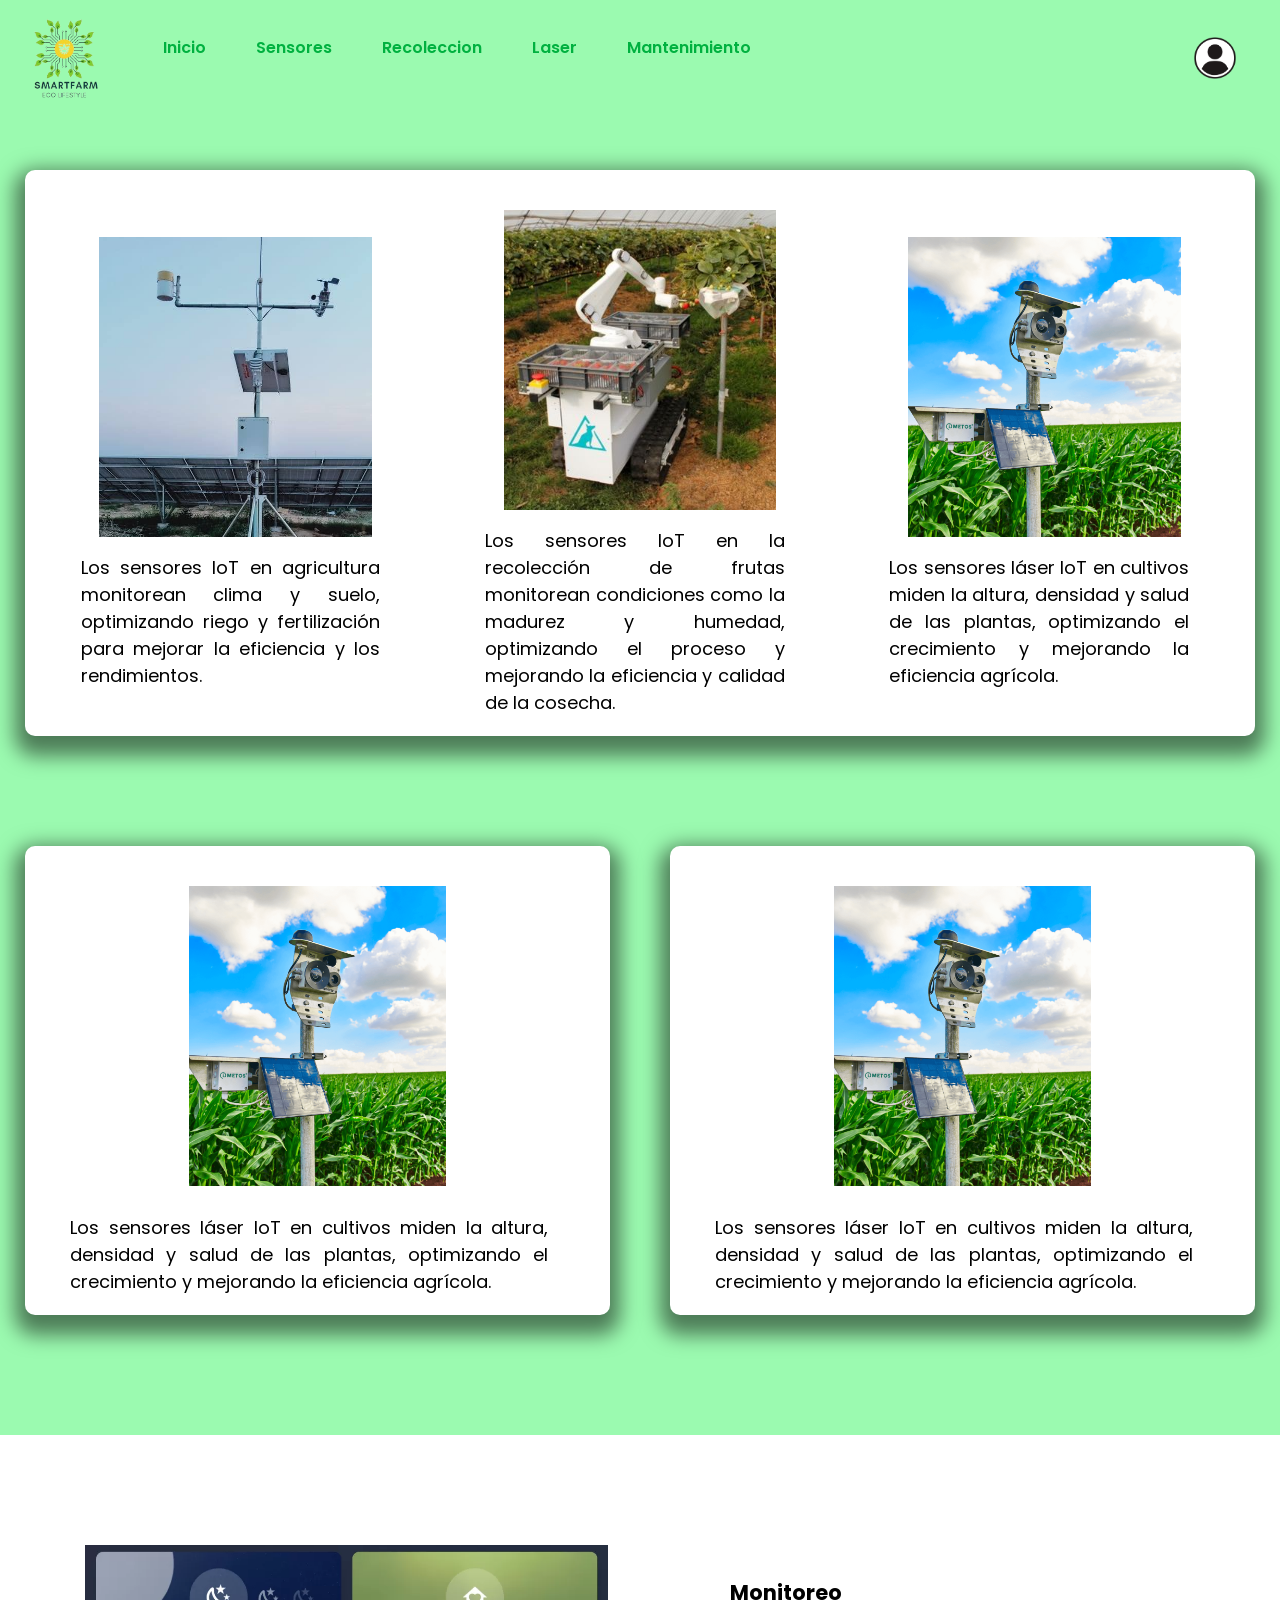
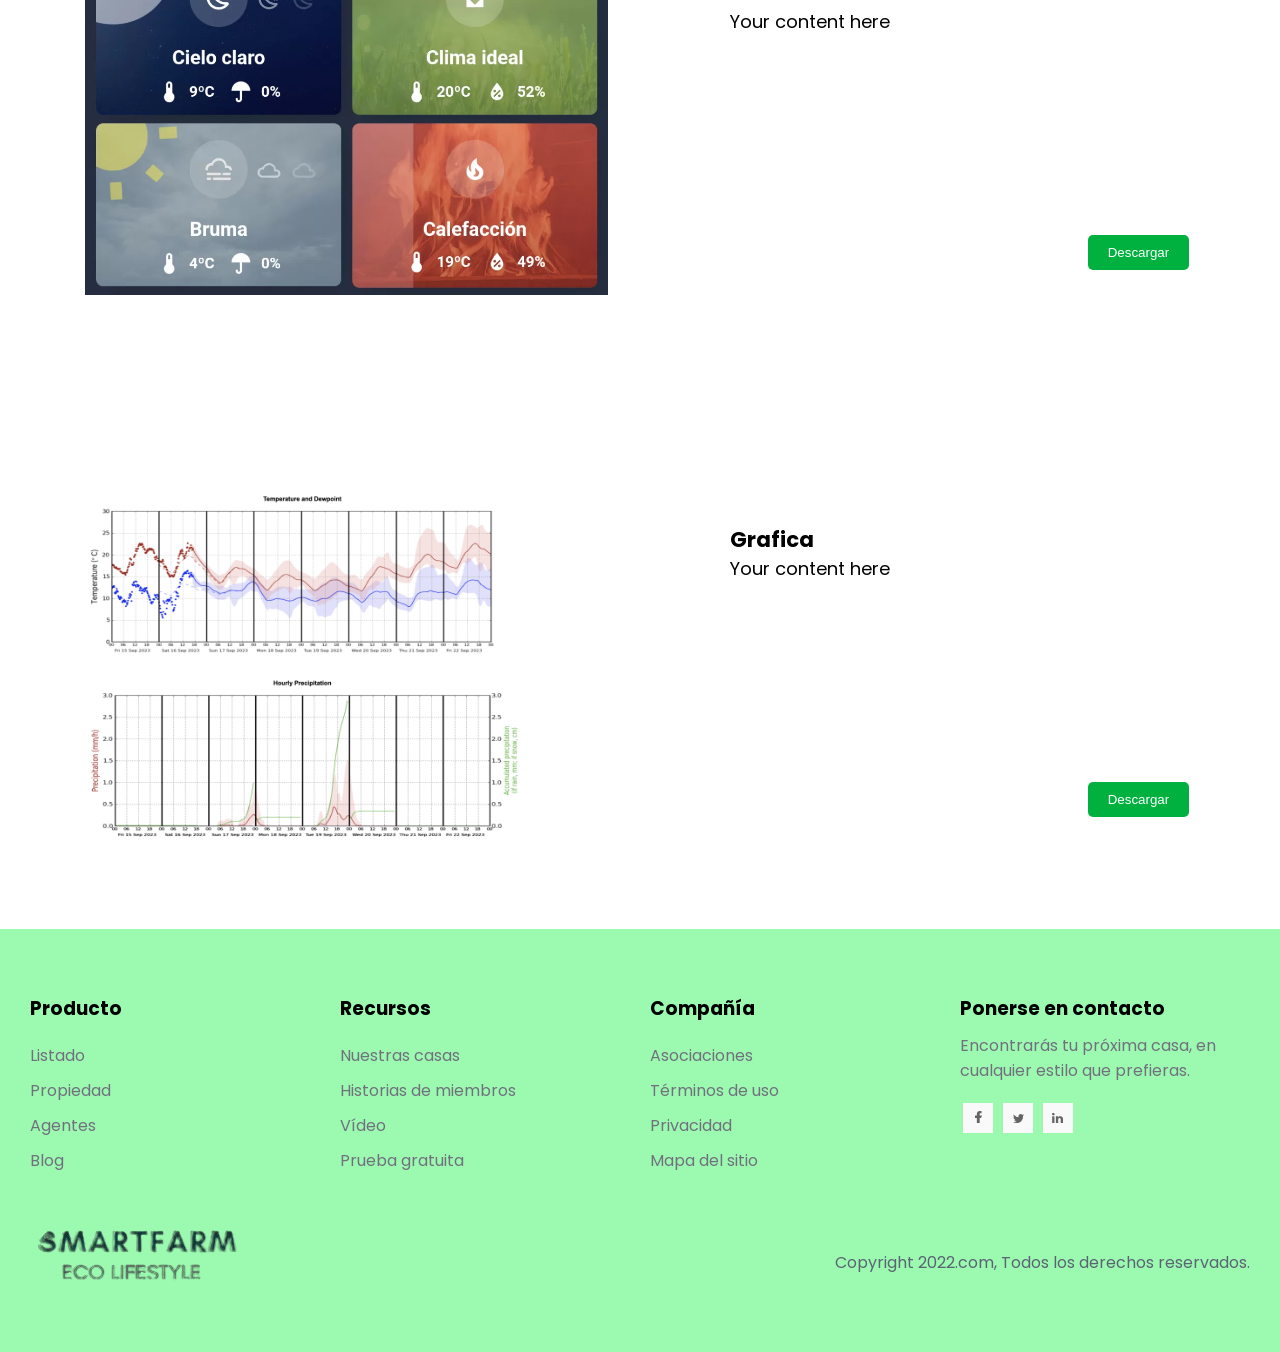
==== front_laser.html @ dc0f7d90 "update" ====
<!DOCTYPE html>
<html lang="en">

  <head>
    <meta charset="UTF-8">
    <meta http-equiv="X-UA-Compatible" content="IE=edge">
    <meta name="viewport" content="width=device-width, initial-scale=1.0">
    <title>SmartFarm.</title>
    <link rel="shortcut icon" href="images/icono.png" type="image/x-icon">
    <link rel="stylesheet" href="css/style.css">
	<link rel="stylesheet" href="css/front_style.css">
  </head>

  <body>
    <!-- Hero-section-start -->
    <section id="hero">
      <!-- Navigation-start -->
      <header>
		  
        <div class="container">
          <nav class="navigation">
            <a class="logo">
              <img src="images/icono.png" alt="Logo">
            </a>
            <div class="mobile_menu_icon">
              <div class="mobile_menu_toggle"></div>
            </div>
			  <ul class="nav_menu">
				  
				  <div class="nav_links">
					  <li class="nav_list">
						  <a class="nav_link" id="index_id" href="front_index.html">Inicio</a>
            		  </li>
					  <li class="nav_list">
						  <a class="nav_link" id="sensores_id" href="front_sensores.html">Sensores</a>
					  </li>
					  
					  <li class="nav_list">
						  <a class="nav_link" id="recoleccion_id" href="front_recoleccion.html">Recoleccion</a>
					  </li>
					  <li class="nav_list">
						  <a class="nav_link active" id="laser_id" href="front_laser.html">Laser</a>
					  </li>
					  <li class="nav_list">
						  <a class="nav_link" id="mantenimiento_id" href="front_mantenimiento.html">Mantenimiento</a>
					  </li>
          			</div>
				  
				    <a class="logo">
						<img src="images/user.png" alt="Logo">
				    </a>
			</ul>
          </nav>
        </div>
		  
      </header>
      <!-- Navigation-end -->

    </section>
    <!-- Hero-section-end -->



<!--------------------------------------------------------------------------------------------------------------------------------->

	<div class="box-container-row1">
		
		<div class="column">
			<div class="image-box1" ><img src="images/sensor_amb.jpg" alt="image-box1"  ></div>
			<div class="padding1">Los sensores IoT en agricultura monitorean clima y suelo, optimizando riego y fertilización para mejorar la eficiencia y los rendimientos.</div>
		</div>
		<div class="column">
			<div class="image-box1" ><img src="images/robot_fruta.jpg" alt="image-box1" ></div>
			<div class="padding1">Los sensores IoT en la recolección de frutas monitorean condiciones como la madurez y humedad, optimizando el proceso y mejorando la eficiencia y calidad de la cosecha.</div>
		</div>
		<div class="column">
			<div class="image-box1" ><img src="images/laser-iot.png" alt="image-box1" ></div>
			<div class="padding1">Los sensores láser IoT en cultivos miden la altura, densidad y salud de las plantas, optimizando el crecimiento y mejorando la eficiencia agrícola.</div>
		</div>
		
	</div>  
	  
	<div class="box-container-row2">
		
		<div class="box-container-row1">
			<div class="column">
			<div class="image-box1" ><img src="images/laser-iot.png" alt="image-box1" ></div>
			<div class="padding1">Los sensores láser IoT en cultivos miden la altura, densidad y salud de las plantas, optimizando el crecimiento y mejorando la eficiencia agrícola.</div>
			</div>
		</div>
		
		<div class="box-container-row1">
			<div class="column">
			<div class="image-box1" ><img src="images/laser-iot.png" alt="image-box1" ></div>
			<div class="padding1">Los sensores láser IoT en cultivos miden la altura, densidad y salud de las plantas, optimizando el crecimiento y mejorando la eficiencia agrícola.</div>
			</div>
		</div>
		
	</div>
	  
	  
	<div class="fullscreen-container">
		
        <div class="centered-box">
			<div><img src="images/ambb.webp" class="image-box2" ></div>
			<div class="text-box1" >
				<h3>Monitoreo</h3>
				<p>Your content here</p>
				<div class="dwnl"><div class="nav-buttons "><button class="active" type="button">Descargar</button></div></div>
			</div>
			
        </div>
		
    </div>

	<div class="fullscreen-container">
		
        <div class="centered-box">
			<div><img src="images/grafica.png" class="image-box2" ></div>
			<div class="text-box1" >
				<h3>Grafica</h3>
				<p>Your content here</p>
				<div class="dwnl"><div class="nav-buttons "><button class="active" type="button">Descargar</button></div></div>
			</div>
			
        </div>
		
    </div>

	  
<!--------------------------------------------------------------------------------------------------------------------------------->

    
    <!-- Newsletter-section-end -->
    <!-- Footer-section-start -->
    <section id="footer">
      <div class="container">
        <div class="footer-container">
          <div class="footer-item">
            <h3 class="footer-heading">Producto</h3>
            <ul class="footer-links">
              <li>
                <a href="#!" class="footer-link">Listado</a>
              </li>
              <li>
                <a href="#!" class="footer-link">Propiedad</a>
              </li>
              <li>
                <a href="#!" class="footer-link">Agentes</a>
              </li>
              <li>
                <a href="#!" class="footer-link">Blog</a>
              </li>
            </ul>
          </div>
          <div class="footer-item">
            <h3 class="footer-heading">Recursos</h3>
            <ul class="footer-links">
              <li>
                <a href="#!" class="footer-link">Nuestras casas</a>
              </li>
              <li>
                <a href="#!" class="footer-link">Historias de miembros</a>
              </li>
              <li>
                <a href="#!" class="footer-link">Vídeo</a>
              </li>
              <li>
                <a href="#!" class="footer-link">Prueba gratuita</a>
              </li>
            </ul>
          </div>
          <div class="footer-item">
            <h3 class="footer-heading">Compañía</h3>
            <ul class="footer-links">
              <li>
                <a href="#!" class="footer-link">Asociaciones</a>
              </li>
              <li>
                <a href="#!" class="footer-link">Términos de uso</a>
              </li>
              <li>
                <a href="#!" class="footer-link">Privacidad</a>
              </li>
              <li>
                <a href="#!" class="footer-link">Mapa del sitio</a>
              </li>
            </ul>
          </div>
          <div class="footer-item">
            <h3 class="footer-heading">Ponerse en contacto</h3>
            <p class="text-dark">
              Encontrarás tu próxima casa, en cualquier estilo que prefieras.
            </p>
            <ul class="social-links">
              <li>
                <a href="#!">
                  <img src="images/social-icon-1.svg" alt="Icono">
                </a>
              </li>
              <li>
                <a href="#!">
                  <img src="images/social-icon-2.svg" alt="Icono">
                </a>
              </li>
              <li>
                <a href="#!">
                  <img src="images/social-icon-3.svg" alt="Icono">
                </a>
              </li>
            </ul>
          </div>
        </div>
        <div class="footer-bottom">
          <div>
            <img src="images/icono_chico.png" alt="Logo" class="logo">
          </div>
          <div>
            <span class="text-light">
             Copyright <span class="year">2022</span>.com, Todos los derechos reservados.
            </span>
          </div>
        </div>
      </div>
    </section>
    <div class="scroll-btn">
      <img src="images/arrow-up-outline.svg" alt="Flecha">
    </div>
    <!-- Footer-section-end -->
    <script src="js/script.js"></script>
    </body>
    
    </html>
---- css/style.css ----
@import url("https://fonts.googleapis.com/css2?family=Poppins:wght@400;500;600;700&display=swap");
*,
*::before,
*::after {
  margin: 0;
  padding: 0;
  box-sizing: border-box;
  text-decoration: none;
  list-style-type: none;
}

html {
  font-size: 62.5%;
  font-family: "Poppins", sans-serif;
  scroll-behavior: smooth;
}

body {
  font-size: 1.6rem;
}
header{
	height: 110px;
}
.container {
  max-width: 122rem;
  margin: 0 auto;
  padding-top: 2%;
	
	
}

.btn {
  display: inline-block;
  margin-top: 1.5rem;
  padding: 0.8rem 2rem;
  border-radius: 0.8rem;
}

.btn-primary {
  background: #00B140;
  color: #ffffff !important;
  font-weight: 700;
}

.btn-secondary {
  color: #00B140;
  display: flex;
  align-items: center;
  padding: 0.5rem 0;
  font-weight: 600;
  gap: 1rem;
}

.section-heading {
  font-size: 3.5rem;
}

.section-center {
  padding: 2rem 0;
  width: 45.9rem;
  margin: 0 auto;
  text-align: center;
}
@media (max-width: 500px) {
  .section-center {
    width: 100%;
  }
}

.text-dark {
  color: #000339;
}

.text-dark-50 {
  color: #3B3C45;
}

.text-light {
  color: #5A6473;
}

header {
  	background: #9bfab0;
	height: 120px;
	padding-bottom: 
	
}

.navigation {
  height: 7rem;
  background: #9bfab0;
  display: flex;
  align-items: center;
  gap: 2rem;
}

.logo img {
	padding-top: 2%;
	width: 70px;
}

.nav_menu {
  width: 100%;
  display: flex;
  justify-content: space-between;
  background: #9bfab0;
}

.nav_list {
  display: inline-block;
  margin: 0 0.3rem;
}
.nav_list .nav_link {
  padding: 0.7rem 2rem;
  color: #00B140;
  font-weight: 600;
  border-radius: 0.6rem;
  transition: all 0.5s ease-in-out;
}
.nav_list .nav_link.active {
  background: #00B140;
  color: #ffffff;
  font-weight: 600;
}

@media (max-width: 980px) {
  .mobile_menu_icon {
    width: 3.5rem;
    height: 3rem;
    display: flex;
    align-items: center;
    cursor: pointer;
  }

  .mobile_menu_toggle {
    background: #000339;
    width: 3.5rem;
    height: 0.35rem;
    position: relative;
    border-radius: 0.35rem;
    transition: all 0.5s ease-in-out;
  }
  .mobile_menu_toggle::before, .mobile_menu_toggle::after {
    position: absolute;
    content: "";
    left: 0;
    width: 100%;
    height: 0.35rem;
    background: #000339;
    border-radius: inherit;
    transition: all 0.5s ease-in-out;
  }
  .mobile_menu_toggle::before {
    transform: translateY(-0.9rem);
  }
  .mobile_menu_toggle::after {
    transform: translateY(0.9rem);
  }
  .mobile_menu_toggle.active {
    background: transparent;
  }
  .mobile_menu_toggle.active::before {
    transform: rotate(45deg);
  }
  .mobile_menu_toggle.active::after {
    transform: rotate(-45deg);
  }

  .navigation {
    justify-content: space-between;
  }

  .nav_menu {
    position: absolute;
    top: 7rem;
    left: 0;
    width: 100%;
    background: #E6F0FF;
    padding: 5rem 0;
    flex-direction: column;
    visibility: hidden;
    pointer-events: none;
    clip-path: circle(0% at 100% 0);
    transition: all 0.5s ease-in-out;
  }
  .nav_menu .nav_list {
    display: block;
    text-align: center;
    margin: 1.5rem 0;
  }
  .nav_menu.active {
    background: #E6F0FF;
    visibility: visible;
    pointer-events: auto;
    display: flex;
    clip-path: circle(150% at 50% 0);
    transition: all 0.5s ease-in-out;
  }
}
.sticky {
  z-index: 1000;
  background: #9bfab0;
  position: fixed;
  width: 100%;
  top: 0;
  left: 0;
  box-shadow: 0 0 0.4rem #5A6473;
  animation: sticky 0.5s ease-in-out;
}

@keyframes sticky {
  0% {
    transform: translateY(-7rem);
  }
  100% {
    transform: translateY(0rem);
  }
}
#hero {
  background: #9bfab0;
}
#hero .hero_container {
  display: grid;
  grid-template-columns: repeat(auto-fit, minmax(27rem, 1fr));
  gap: 1rem;
  align-items: center;
  padding: 4rem 0 0 0;
}
#hero .hero_container .hero_content .hero-title {
  color: #687690;
  font-size: 1.8rem;
  margin-bottom: 1rem;
}
#hero .hero_container .hero_content .hero-heading {
  font-size: 6.4rem;
  line-height: 7.6rem;
  margin-bottom: 1rem;
}
@media (max-width: 893px) {
  #hero .hero_container .hero_content .hero-heading {
    font-size: 5.4rem;
    line-height: 5.8rem;
  }
}
@media (max-width: 700px) {
  #hero .hero_container .hero_content .hero-heading {
    font-size: 4rem;
    line-height: 4.6rem;
  }
}
#hero .hero_container .hero_content .paragraph {
  color: #5A6473;
  font-size: 1.8rem;
}
#hero .hero_container .hero_image img {
  max-width: 100rem;
  width: 550px;
  
  border-radius: 3%;
  margin-left: 5rem; /* Ajusta este valor según lo que necesites */

}
@media (max-width: 668px) {
  #hero .hero_container {
    padding: 2rem 0;
    gap: 2rem;
  }
  #hero .hero_container .hero_content {
    grid-row: 2;
  }
  #hero .hero_container .hero_image {
    grid-row: 1;
  }
}

#partner {
  padding: 4rem 0;
}
#partner .partner-top {
  padding: 4rem 0 7rem 0;
  display: flex;
  justify-content: space-between;
  align-items: center;
  flex-wrap: wrap;
 
}
#partner .partner-top .text-light {
  margin-top: 1rem;
  color: #7d8589;
}
#partner .partner-bottom {
  display: grid;
  grid-template-columns: repeat(auto-fit, minmax(15rem, 1fr));
  gap: 2rem;
  place-items: center;
  place-content: center;
}
#partner .partner-bottom div {
  display: flex;
  align-items: center;
  padding: 0.8rem;
  cursor: pointer;
  border-radius: 0.3rem;
}
#partner .partner-bottom div img {
  width: 13rem;
  height: 3rem;
  object-fit: contain;
}
#partner .partner-bottom div:hover {
  transition: box-shadow 0.5s ease-in-out;
  box-shadow: 0 0 0.6rem 0.01rem rgba(163, 166, 171, 0.3);
}

#hows-it-work {
  padding: 4rem 0;
  text-align: center; /* Asegura que el texto dentro del contenedor esté centrado */

}
#hows-it-work .container:nth-child(2) {
  max-width: 80rem;
}
#hows-it-work .works-heading {
  position: relative;
  color: #000339;
  font-size: 3.5rem;
}
#hows-it-work .works-heading::before {
  position: absolute;
  content: "";
  left: 50%;
  transform: translateX(-50%);
  width: 4rem;
  height: 0.4rem;
  background: #000339;
  border-radius: 1.2rem;
}
#hows-it-work .seller-types {
  padding-top: 3rem;
  display: grid;
  grid-template-columns: repeat(auto-fit, minmax(20rem, 1fr));
  place-items: center;
  gap: 2rem;
}
#hows-it-work .seller-types .seller-type {
  text-align: center;
}

#featured-properties {
  padding: 6rem 0;
  background: #F5FAFE;
}
#featured-properties .featured-section-top {
  display: flex;
  align-items: flex-end;
  justify-content: space-between;
  flex-wrap: wrap;
  gap: 2rem;
}
#featured-properties .featured-section-bottom {
  padding-top: 3rem;
  display: grid;
  grid-template-columns: repeat(auto-fit, minmax(25rem, 1fr));
  gap: 2.5rem;
  border-radius: 10px; 
}
#featured-properties .featured-section-bottom .featured-item {
  background: #ffffff;
  border-radius: 0.9rem;
}
#featured-properties .featured-section-bottom .featured-item .featured-img {
  width: 380px;
  height: 400px;
  border-radius: 10px;
}
#featured-properties .featured-section-bottom .featured-item .content-wrapper {
  padding: 1.5rem;
}
#featured-properties .featured-section-bottom .featured-item .content-wrapper.text-light {
  padding: 1rem 0 0 0;
}
#featured-properties .featured-section-bottom .featured-item .content-wrapper .deatils-short {
  padding-top: 1.5rem;
  display: flex;
  justify-content: space-between;
  gap: 1rem;
  flex-wrap: wrap;
}
@media (max-width: 563px) {
  #featured-properties .featured-section-bottom .featured-item .content-wrapper .deatils-short {
    gap: 1rem;
  }
}
#featured-properties .featured-section-bottom .featured-item .content-wrapper .deatils-short div {
  display: flex;
  gap: 1rem;
}
#featured-properties .featured-section-bottom .featured-item .content-wrapper .deatils-short div img {
  width: 1.8rem;
}

#feature-two {
  padding: 6rem 0;
}
#feature-two .found-container {
  display: grid;
  grid-template-columns: repeat(auto-fit, minmax(30rem, 1fr));
  gap: 3rem;
  justify-content: center;
  align-items: center;
}
#feature-two .found-container .found-content .section-heading {
  position: relative;
}
#feature-two .found-container .found-content .section-heading::before {
  position: absolute;
  content: "";
  left: 0;
  top: 0;
  width: 4rem;
  height: 0.4rem;
  background: #000339;
  border-radius: 0.4rem;
}
@media (max-width: 648px) {
  #feature-two .found-container div:nth-child(1) {
    margin: 0 auto;
  }
}
#feature-two .found-container img {
  width: 40rem;
}
@media (max-width: 920px) {
  #feature-two .found-container img {
    width: 100%;
  }
}
@media (max-width: 648px) {
  #feature-two .found-container img {
    width: 30rem;
  }
}
#feature-two .counter-container {
  padding: 4rem 0 0 0;
  display: grid;
  grid-template-columns: repeat(auto-fit, minmax(15rem, 1fr));
  justify-items: center;
  gap: 2rem;
}
#feature-two .counter-container .counter {
  text-align: center;
}
#feature-two .counter-container .counter .text-dark {
  font-size: 6.4rem;
  font-weight: 600;
}
@media (max-width: 824px) {
  #feature-two .counter-container .counter .text-dark {
    font-size: 4.5rem;
  }
}
@media (max-width: 627px) {
  #feature-two .counter-container .counter .text-dark {
    font-size: 4rem;
  }
}
#feature-two .counter-container .counter span {
  color: #7b8087;
  font-size: 1.8rem;
  font-weight: 500;
}

#newsletter {
  padding: 4rem 0;
}
#newsletter .newsletter {
  background: #063183;
  color: #ffffff;
  border-radius: 2rem;
  display: grid;
  grid-template-columns: repeat(auto-fit, minmax(27rem, 1fr));
  gap: 2rem;
  align-items: center;
  justify-content: center;
}
@media (max-width: 425px) {
  #newsletter .newsletter {
    text-align: center;
  }
}
#newsletter .newsletter .newsletter-content {
  padding: 4rem;
}
@media (max-width: 483px) {
  #newsletter .newsletter .newsletter-content {
    padding: 4rem 2rem;
  }
}
#newsletter .newsletter .newsletter-content h1 {
  font-size: 3.5rem;
  font-weight: 600;
}
#newsletter .newsletter .newsletter-content .btn {
  background: #ffffff;
  color: #000339;
  font-weight: 600;
}
#newsletter .newsletter .newsletter-image {
  width: 100%;
  text-align: center;
}
#newsletter .newsletter .newsletter-image .newsletter_img {
  width: 100%;
  height: 110%;
  margin-top: -4rem;
  margin-bottom: -0.8rem;
}
@media (max-width: 689px) {
  #newsletter .newsletter .newsletter-image .newsletter_img {
    height: 37rem !important;
  }
}
@media (max-width: 574px) {
  #newsletter .newsletter .newsletter-image .newsletter_img {
    width: calc(100% - 10rem);
    margin-left: 10rem !important;
  }
}
@media (max-width: 483px) {
  #newsletter .newsletter .newsletter-image .newsletter_img {
    width: calc(100% - 5rem);
    margin-left: 5rem !important;
  }
}

#footer {
  padding: 3rem 0;
  background-color: #9bfab0;
}
#footer .footer-container {
  display: grid;
  grid-template-columns: repeat(auto-fit, minmax(24rem, 1fr));
  gap: 2rem;
}
#footer .footer-container .footer-item .footer-heading {
  padding: 1rem 0;
}
#footer .footer-container .footer-item .footer-links li {
  margin: 1rem 0;
}
#footer .footer-container .footer-item .footer-links li .footer-link {
  color: #71717e;
  font-weight: 400;
}
#footer .footer-container .footer-item .text-dark {
  color: #71717e;
}
#footer .footer-container .footer-item .social-links li {
  margin: 2rem 0.3rem;
  display: inline-block;
  width: 3rem;
  height: 3rem;
  background: #f9f9f9;
  text-align: center;
  line-height: 3rem;
}
#footer .footer-bottom {
  display: flex;
  align-items: center;
  justify-content: space-between;
  flex-wrap: wrap;
  padding: 4rem 0 2rem 0;
  gap: 1rem;
}

.scroll-btn {
  position: fixed;
  right: 1rem;
  bottom: 1rem;
  z-index: 10;
  width: 3.7rem;
  height: 3.7rem;
  background: #063183;
  display: flex;
  align-items: center;
  justify-content: center;
  border-radius: 1rem;
  box-shadow: 0 0 0.3rem 0.1rem #063183;
  cursor: pointer;
  opacity: 0;
  transform: translateY(-10rem);
  transition: all 0.5s ease-in-out;
}
.scroll-btn.active {
  opacity: 1;
  transition: all 0.5s ease-in-out;
  transform: translateY(0);
}
.scroll-btn img {
  width: 2.7rem;
  height: 2.7rem;
}

.user-pic{
	width: 80px;
}
---- css/front_style.css ----
body {
    background-color: rgb(155, 250, 176);
    flex-direction: column;
    align-content: center;

    max-width: 1920px;
    margin: 0px auto;
}


.column{
	display: flex;
	flex-direction: column;
    align-items: center;

}

.padding1{
	padding-top: 5%;
	padding-right: 8%;
	padding-left: 5%;
}

.nav-buttons {
	padding-left: 2%;
	margin-left: 5px;
	margin-right: 5px;

}
.nav-buttons button {
    padding: 10px 20px;
}

.blink-property{
	background-color:#9bfab0;
    color: #0C7031;
	transition: all 0.3s ease;
	border: none;
    border-radius: 5px;
    cursor: pointer;
	font-size: 26px;
}

/* Blink animation */
@keyframes blink {
    0% { opacity: 1; }
    50% { opacity: 0; }
    100% { opacity: 1; }
}


.blink-property:hover {
    animation: blink 1s infinite;
	background-color:#00B140;
    color: #FFFFFF;
}

.active {
    background-color:#00B140;
    color: #FFFFFF;
	border: none;
    border-radius: 5px;
    cursor: pointer;
}


.box-container-row1{
	background-color: #FFFFFF;
	margin: auto;
	max-width: 1230px;
	margin-bottom: 40px;
	margin-top: 50px;
	padding-top: 40px;
	padding-bottom: 20px;
	padding-left: 3%;
	padding-right: 3%;
	text-align: justify;
	font-size: 18px;
	border-radius: 10px;
	box-shadow: 0px 10px 20px 10px rgba(0, 0, 0, 0.5);
	display: flex;
	flex-direction: row;
    align-items: center;
	display: grid;
  	grid-template-columns: repeat(auto-fit, minmax(24rem, 1fr));
  	gap: 6rem;
}

.box-container-row2{
	margin: auto;
	max-width: 1230px;
	margin-bottom: 50px;
	margin-top: 20px;
	padding-top: 20px;
	padding-bottom: 30px;
	text-align: justify;
	font-size: 18px;
	border-radius: 10px;
	display: flex;
	flex-direction: row;
    align-items: center;
	display: grid;
  	grid-template-columns: repeat(auto-fit, minmax(24rem, 1fr));
  	gap: 6rem;
}

.image-box1 {
	padding-left: 4%;
	padding-right: 4%;
	width: 300px;
	height: 300px;
	overflow: hidden;

}
.image-box2 {
	padding-left: 4%;
	padding-right: 4%;
	height: 350px;
	overflow: hidden;

}

.image-box1 img {
	width: 100%;
	height: 100%;
	object-fit: cover;
	object-position: center calc(50% - 40%);
}


.fullscreen-container{
	background-color: #FFFFFF;
	padding-bottom: 20px;
	padding-top: 20px;
}

.centered-box {
	background-color: #FFFFFF;
	margin: auto;
	max-width: 1230px;
	margin-bottom: 40px;
	margin-top: 50px;
	padding-top: 40px;
	padding-bottom: 20px;
	padding-left: 3%;
	padding-right: 3%;
	text-align: justify;
	font-size: 18px;
	flex-direction: row;
    align-items: center;
	display: grid;
  	grid-template-columns: repeat(auto-fit, minmax(24rem, 1fr));
  	gap: 6rem; 
}

.text-box1{
	padding-left:60px;
}

.dwnl{
	padding-top: 200px;
	padding-left: 350px;
	
}
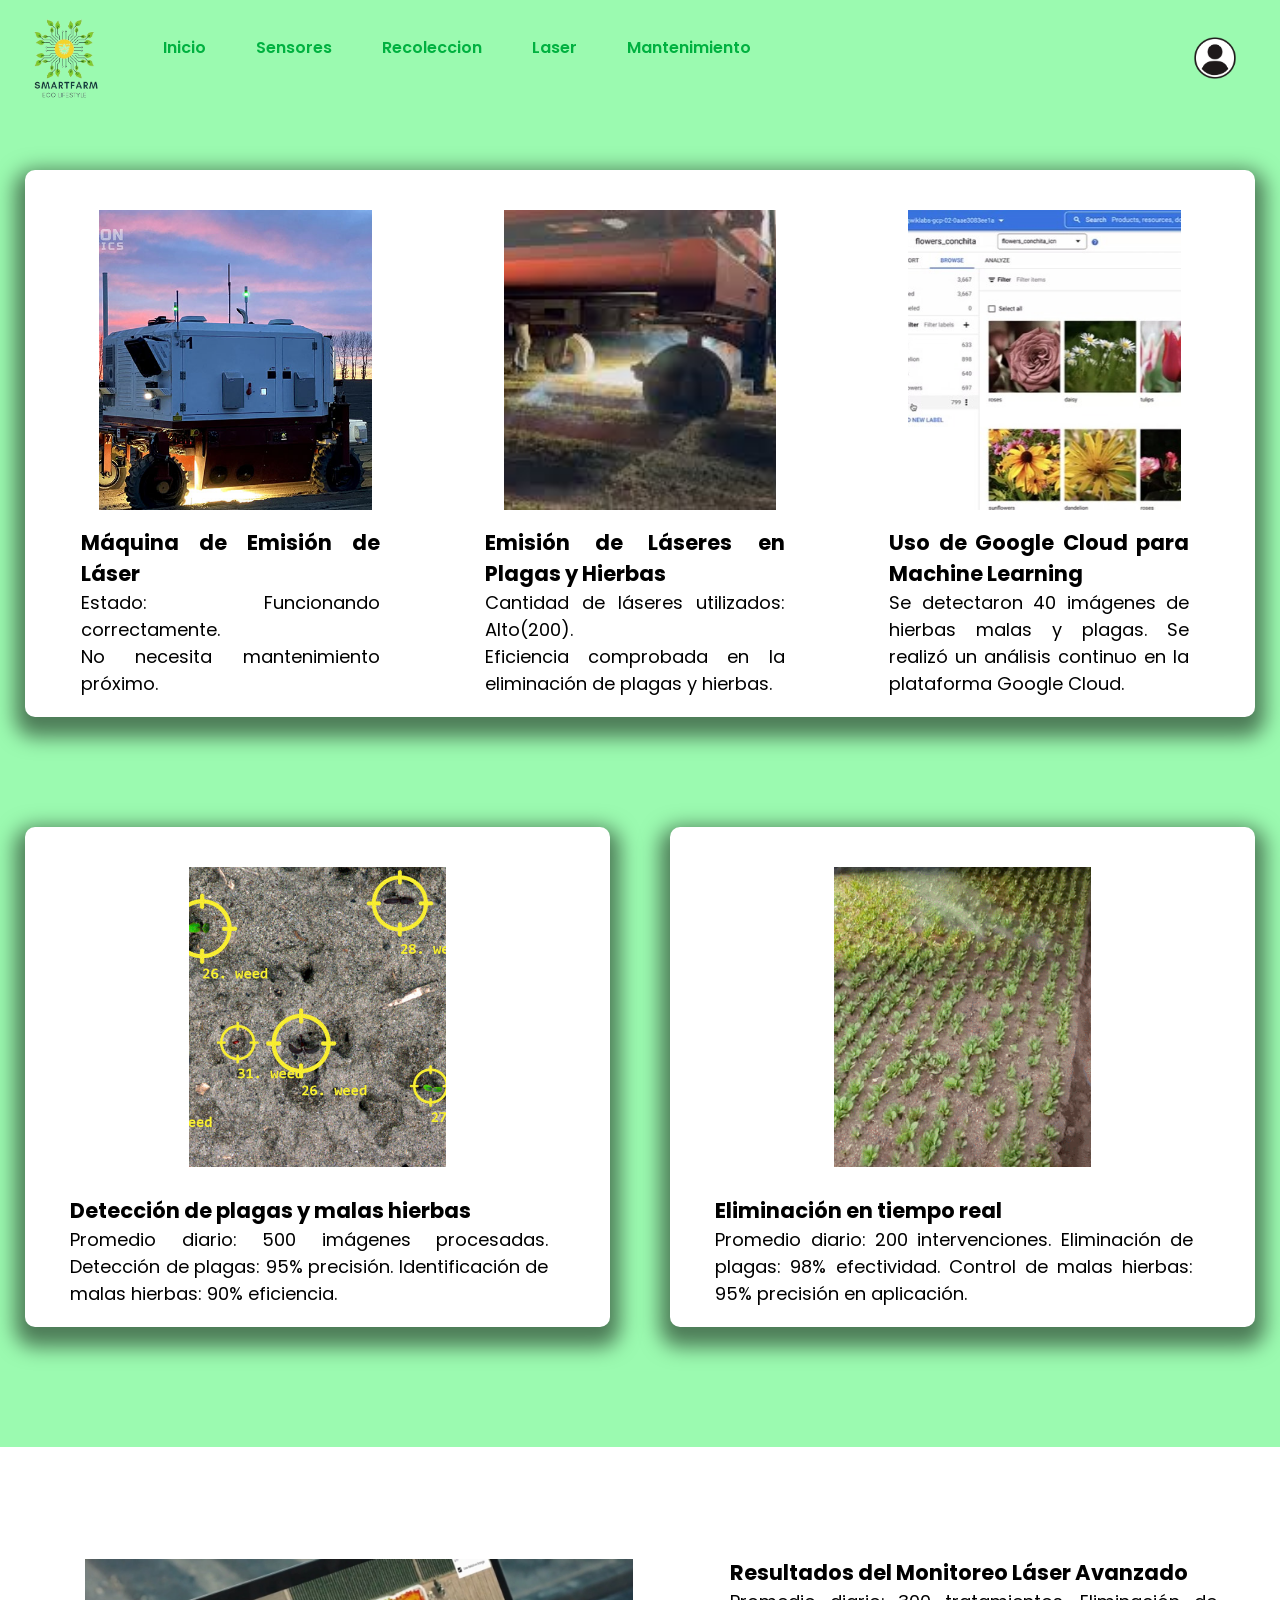
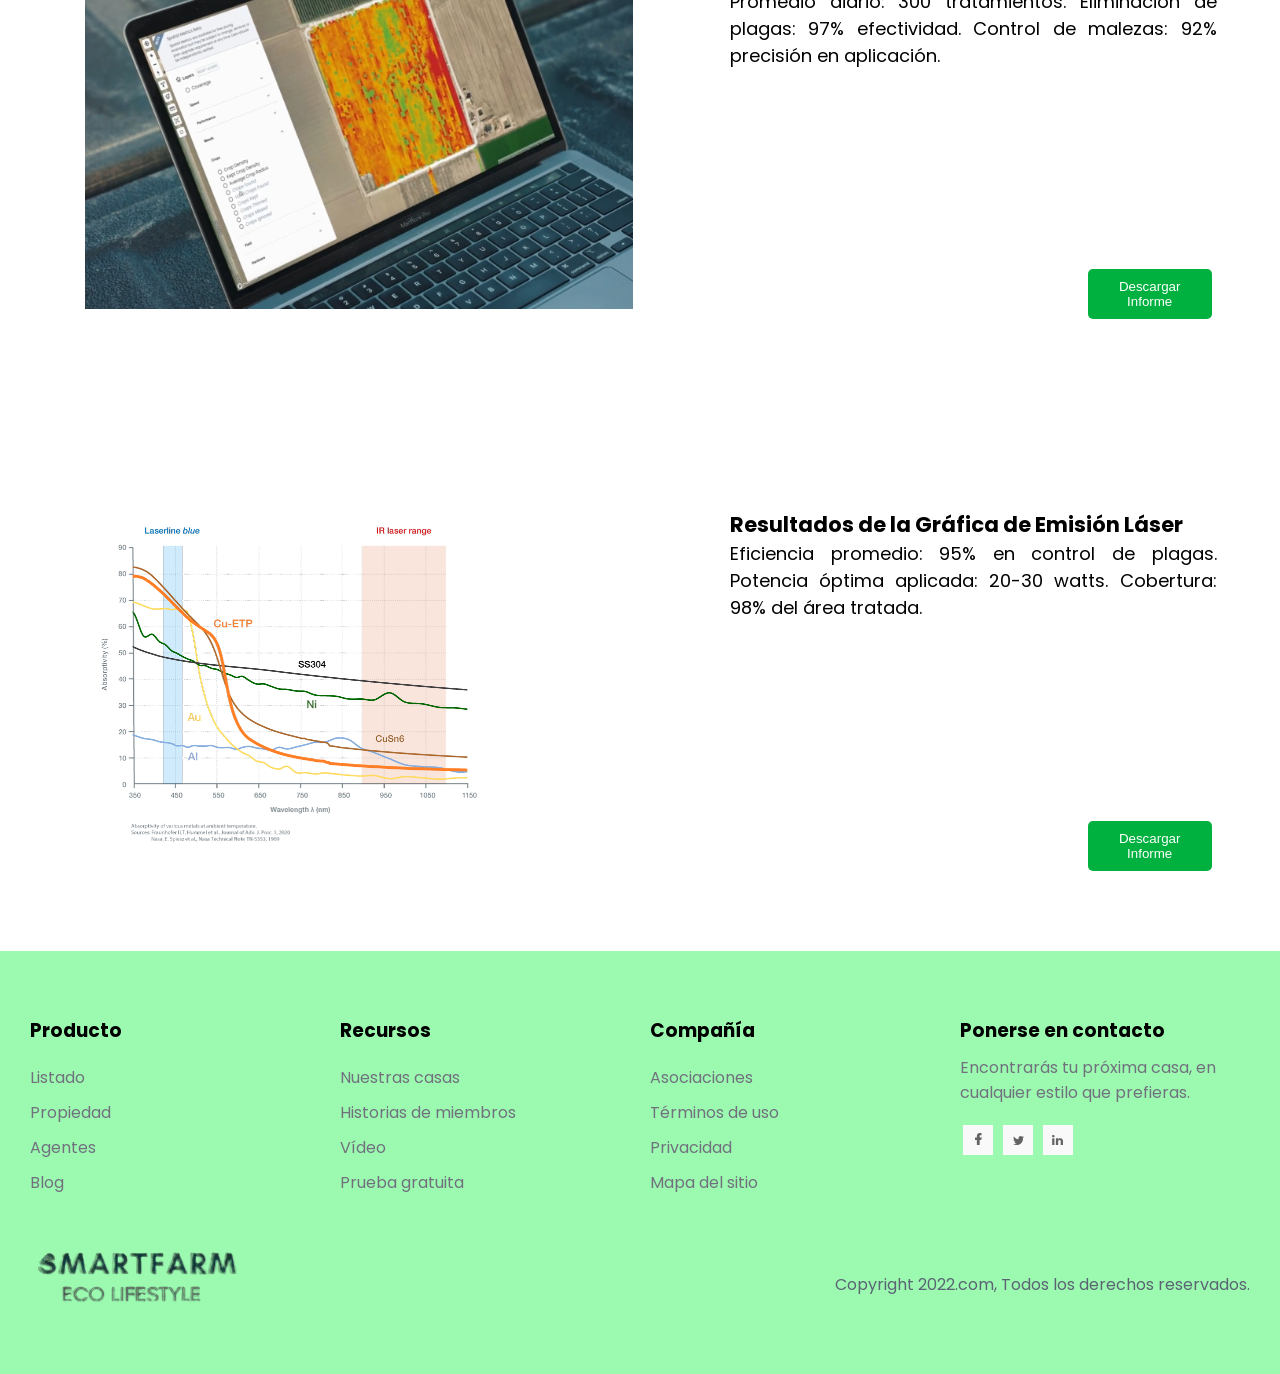
==== commit 972c4db7: "feat: update" ====
--- a/front_laser.html
+++ b/front_laser.html
@@ -63,69 +63,87 @@
 
 <!--------------------------------------------------------------------------------------------------------------------------------->
 
-	<div class="box-container-row1">
-		
-		<div class="column">
-			<div class="image-box1" ><img src="images/sensor_amb.jpg" alt="image-box1"  ></div>
-			<div class="padding1">Los sensores IoT en agricultura monitorean clima y suelo, optimizando riego y fertilización para mejorar la eficiencia y los rendimientos.</div>
-		</div>
-		<div class="column">
-			<div class="image-box1" ><img src="images/robot_fruta.jpg" alt="image-box1" ></div>
-			<div class="padding1">Los sensores IoT en la recolección de frutas monitorean condiciones como la madurez y humedad, optimizando el proceso y mejorando la eficiencia y calidad de la cosecha.</div>
-		</div>
-		<div class="column">
-			<div class="image-box1" ><img src="images/laser-iot.png" alt="image-box1" ></div>
-			<div class="padding1">Los sensores láser IoT en cultivos miden la altura, densidad y salud de las plantas, optimizando el crecimiento y mejorando la eficiencia agrícola.</div>
-		</div>
-		
-	</div>  
-	  
-	<div class="box-container-row2">
-		
-		<div class="box-container-row1">
-			<div class="column">
-			<div class="image-box1" ><img src="images/laser-iot.png" alt="image-box1" ></div>
-			<div class="padding1">Los sensores láser IoT en cultivos miden la altura, densidad y salud de las plantas, optimizando el crecimiento y mejorando la eficiencia agrícola.</div>
-			</div>
-		</div>
-		
-		<div class="box-container-row1">
-			<div class="column">
-			<div class="image-box1" ><img src="images/laser-iot.png" alt="image-box1" ></div>
-			<div class="padding1">Los sensores láser IoT en cultivos miden la altura, densidad y salud de las plantas, optimizando el crecimiento y mejorando la eficiencia agrícola.</div>
-			</div>
-		</div>
-		
-	</div>
-	  
-	  
-	<div class="fullscreen-container">
-		
-        <div class="centered-box">
-			<div><img src="images/ambb.webp" class="image-box2" ></div>
-			<div class="text-box1" >
-				<h3>Monitoreo</h3>
-				<p>Your content here</p>
-				<div class="dwnl"><div class="nav-buttons "><button class="active" type="button">Descargar</button></div></div>
-			</div>
-			
-        </div>
-		
-    </div>
-
-	<div class="fullscreen-container">
-		
-        <div class="centered-box">
-			<div><img src="images/grafica.png" class="image-box2" ></div>
-			<div class="text-box1" >
-				<h3>Grafica</h3>
-				<p>Your content here</p>
-				<div class="dwnl"><div class="nav-buttons "><button class="active" type="button">Descargar</button></div></div>
-			</div>
-			
-        </div>
-		
-    </div>
+<div class="box-container-row1">
+  <div class="column">
+      <div class="image-box1"><img src="images/Carbon-Robotics-robot2-web.jpg" alt="image-box1"></div>
+      <div class="padding1">
+          <h3>Máquina de Emisión de Láser</h3>
+          <p>Estado: Funcionando correctamente. </p> No necesita mantenimiento próximo.</p>
+      </div>
+  </div>
+  <div class="column">
+      <div class="image-box1"><img src="images/carbon.jpeg" alt="image-box1"></div>
+      <div class="padding1">
+          <h3>Emisión de Láseres en Plagas y Hierbas</h3>
+          <p>Cantidad de láseres utilizados: Alto(200). </p><p>Eficiencia comprobada en la eliminación de plagas y hierbas.</p>
+      </div>
+  </div>
+  <div class="column">
+      <div class="image-box1"><img src="images/cloud.jpeg" alt="image-box1"></div>
+      <div class="padding1">
+          <h3>Uso de Google Cloud para Machine Learning</h3>
+          <p>Se detectaron 40 imágenes de hierbas malas y plagas. Se realizó un análisis continuo en la plataforma Google Cloud.</p>
+      </div>
+  </div>
+</div>
+
+
+	  
+<div class="box-container-row2">
+  <div class="box-container-row1">
+      <div class="column">
+          <div class="image-box1"><img src="images/deteccion.jpg" alt="image-box1"></div>
+          <div class="padding1">
+              <h3>Detección de plagas y malas hierbas</h3>
+              <p>Promedio diario: 500 imágenes procesadas. Detección de plagas: 95% precisión. Identificación de malas hierbas: 90% eficiencia.</p>
+          </div>
+      </div>
+  </div>
+
+  <div class="box-container-row1">
+      <div class="column">
+          <div class="image-box1"><img src="images/loki.gif" alt="image-box1"></div>
+          <div class="padding1">
+              <h3>Eliminación en tiempo real</h3>
+              <p>Promedio diario: 200 intervenciones. Eliminación de plagas: 98% efectividad. Control de malas hierbas: 95% precisión en aplicación.</p>
+          </div>
+      </div>
+  </div>
+</div>
+
+	  
+	  
+<div class="fullscreen-container">
+  <div class="centered-box">
+      <div><img src="images/monitor-laser.jpeg" class="image-box2" ></div>
+      <div class="text-box1">
+          <h3>Resultados del Monitoreo Láser Avanzado</h3>
+          <p>Promedio diario: 300 tratamientos. Eliminación de plagas: 97% efectividad. Control de malezas: 92% precisión en aplicación.</p>
+          <div class="dwnl">
+              <div class="nav-buttons">
+                  <button class="active" type="button">Descargar Informe</button>
+              </div>
+          </div>
+      </div>
+  </div>
+</div>
+
+
+<div class="fullscreen-container">
+  <div class="centered-box">
+      <div><img src="images/gradica-laser.png" class="image-box2" ></div>
+      <div class="text-box1">
+          <h3>Resultados de la Gráfica de Emisión Láser</h3>
+          <p>Eficiencia promedio: 95% en control de plagas. Potencia óptima aplicada: 20-30 watts. Cobertura: 98% del área tratada.</p>
+          <div class="dwnl">
+              <div class="nav-buttons">
+                  <button class="active" type="button">Descargar Informe</button>
+              </div>
+          </div>
+      </div>
+  </div>
+</div>
+
 
 	  
 <!--------------------------------------------------------------------------------------------------------------------------------->
